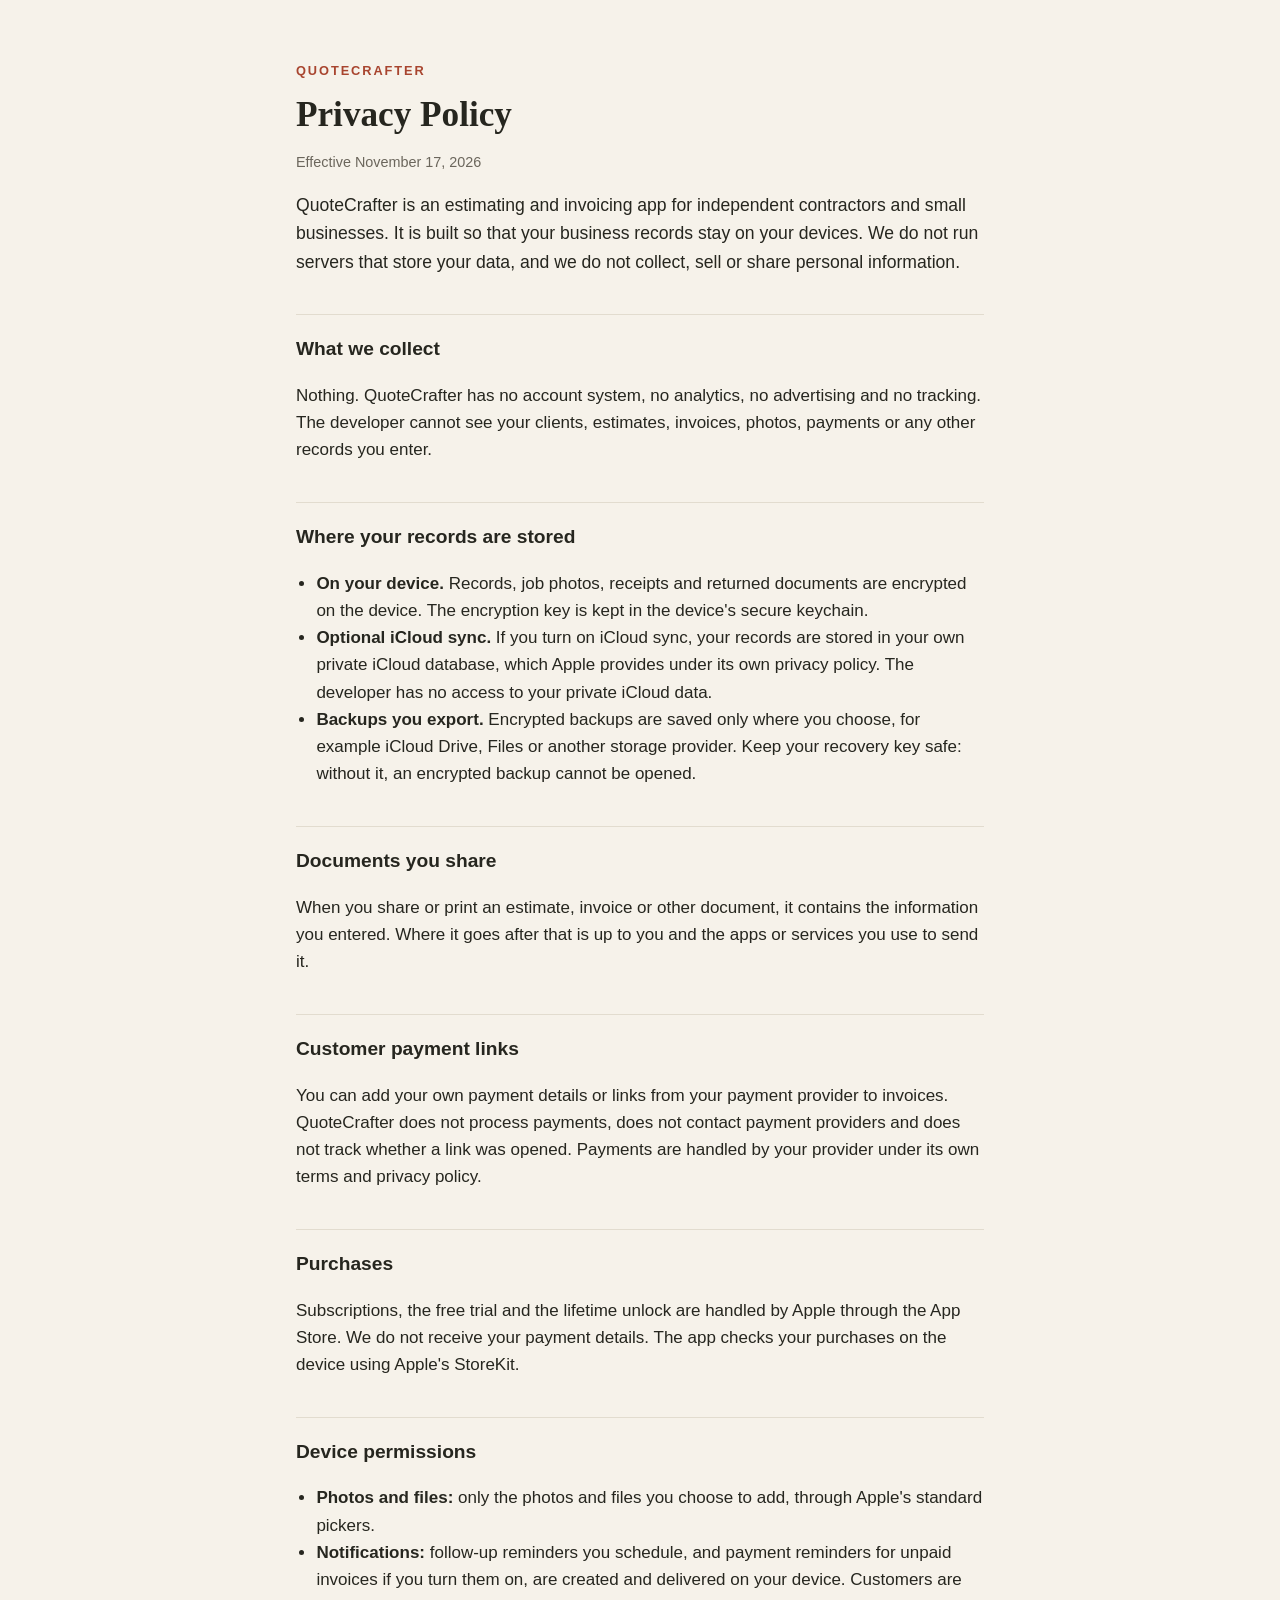
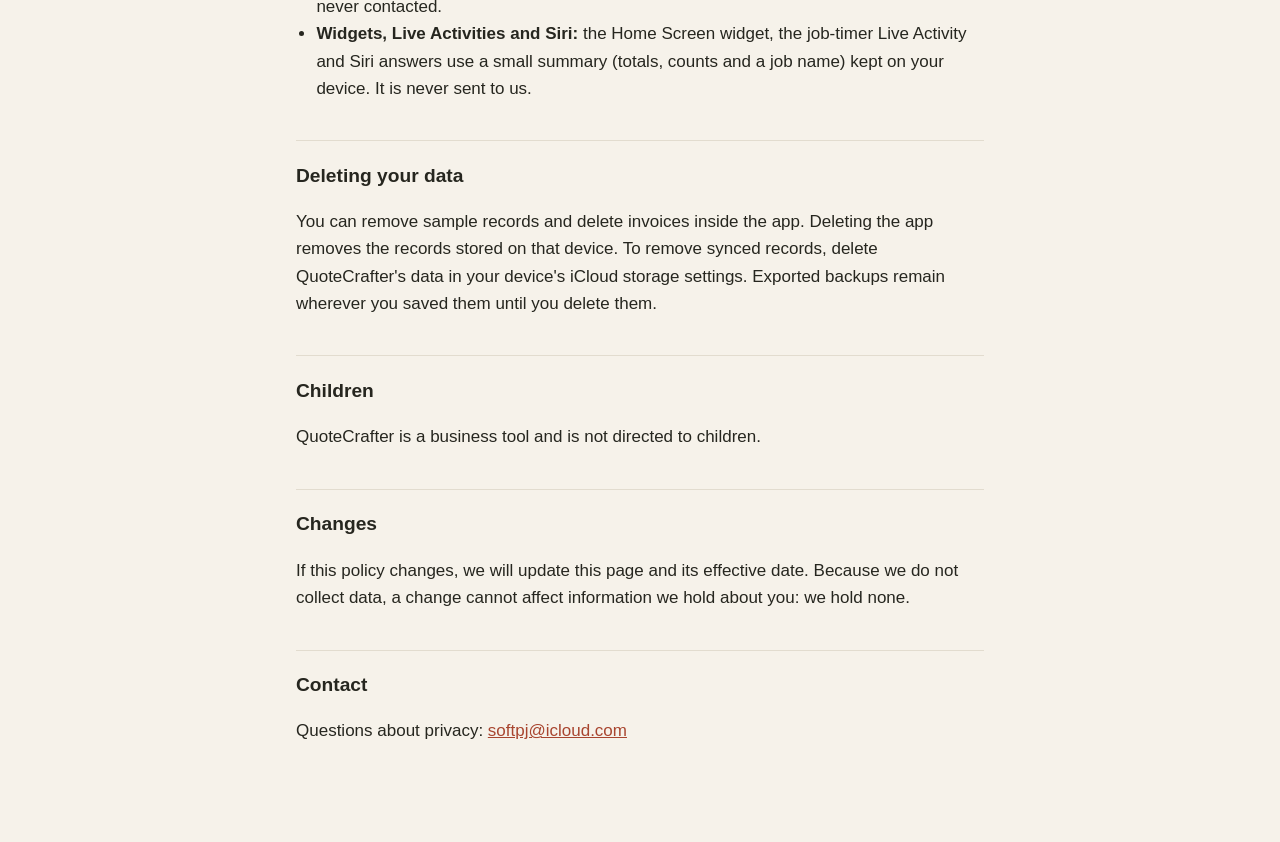
==== privacy.html @ 0a137b1d "Add support and privacy pages" ====
<!doctype html>
<html lang="en">
<head>
<meta charset="utf-8">
<meta name="viewport" content="width=device-width, initial-scale=1">
<title>QuoteCrafter Privacy Policy</title>
<link rel="stylesheet" href="style.css">
</head>
<body>
<main>
<p class="kicker"><a href="index.html">QuoteCrafter</a></p>
<h1>Privacy Policy</h1>
<p class="muted">Effective November 17, 2026</p>

<p class="lead">QuoteCrafter is an estimating and invoicing app for independent contractors and small businesses. It is built so that your business records stay on your devices. We do not run servers that store your data, and we do not collect, sell or share personal information.</p>

<h2>What we collect</h2>
<p>Nothing. QuoteCrafter has no account system, no analytics, no advertising and no tracking. The developer cannot see your clients, estimates, invoices, photos, payments or any other records you enter.</p>

<h2>Where your records are stored</h2>
<ul>
<li><strong>On your device.</strong> Records, job photos, receipts and returned documents are encrypted on the device. The encryption key is kept in the device's secure keychain.</li>
<li><strong>Optional iCloud sync.</strong> If you turn on iCloud sync, your records are stored in your own private iCloud database, which Apple provides under its own privacy policy. The developer has no access to your private iCloud data.</li>
<li><strong>Backups you export.</strong> Encrypted backups are saved only where you choose, for example iCloud Drive, Files or another storage provider. Keep your recovery key safe: without it, an encrypted backup cannot be opened.</li>
</ul>

<h2>Documents you share</h2>
<p>When you share or print an estimate, invoice or other document, it contains the information you entered. Where it goes after that is up to you and the apps or services you use to send it.</p>

<h2>Customer payment links</h2>
<p>You can add your own payment details or links from your payment provider to invoices. QuoteCrafter does not process payments, does not contact payment providers and does not track whether a link was opened. Payments are handled by your provider under its own terms and privacy policy.</p>

<h2>Purchases</h2>
<p>Subscriptions, the free trial and the lifetime unlock are handled by Apple through the App Store. We do not receive your payment details. The app checks your purchases on the device using Apple's StoreKit.</p>

<h2>Device permissions</h2>
<ul>
<li><strong>Photos and files:</strong> only the photos and files you choose to add, through Apple's standard pickers.</li>
<li><strong>Notifications:</strong> follow-up reminders you schedule, and payment reminders for unpaid invoices if you turn them on, are created and delivered on your device. Customers are never contacted.</li>
<li><strong>Widgets, Live Activities and Siri:</strong> the Home Screen widget, the job-timer Live Activity and Siri answers use a small summary (totals, counts and a job name) kept on your device. It is never sent to us.</li>
</ul>

<h2>Deleting your data</h2>
<p>You can remove sample records and delete invoices inside the app. Deleting the app removes the records stored on that device. To remove synced records, delete QuoteCrafter's data in your device's iCloud storage settings. Exported backups remain wherever you saved them until you delete them.</p>

<h2>Children</h2>
<p>QuoteCrafter is a business tool and is not directed to children.</p>

<h2>Changes</h2>
<p>If this policy changes, we will update this page and its effective date. Because we do not collect data, a change cannot affect information we hold about you: we hold none.</p>

<h2>Contact</h2>
<p>Questions about privacy: <a href="mailto:softpj@icloud.com">softpj@icloud.com</a></p>
</main>
</body>
</html>
---- style.css ----
:root{--ink:#26261f;--muted:#6b665c;--accent:#a8452f;--paper:#f6f2ea;--line:#e2dccf}
@media (prefers-color-scheme:dark){:root{--ink:#eeeae1;--muted:#aaa497;--accent:#e08a72;--paper:#1c1b18;--line:#3a3833}}
*{box-sizing:border-box}
body{margin:0;background:var(--paper);color:var(--ink);font:17px/1.6 -apple-system,BlinkMacSystemFont,"Segoe UI",sans-serif}
main{max-width:720px;margin:0 auto;padding:48px 16px 80px}
h1{font-family:Georgia,"Times New Roman",serif;font-size:2.2rem;line-height:1.2;margin:.2em 0 .4em}
h2{font-size:1.2rem;margin:2em 0 .4em;padding-top:1em;border-top:1px solid var(--line)}
h3{font-size:1rem;margin:1.4em 0 .2em}
a{color:var(--accent)}
.kicker{text-transform:uppercase;letter-spacing:.15em;font-size:.8rem;font-weight:700;color:var(--accent)}
.kicker a{text-decoration:none}
.lead{font-size:1.1rem}
.muted{color:var(--muted);font-size:.9rem}
ul{padding-left:1.2em}
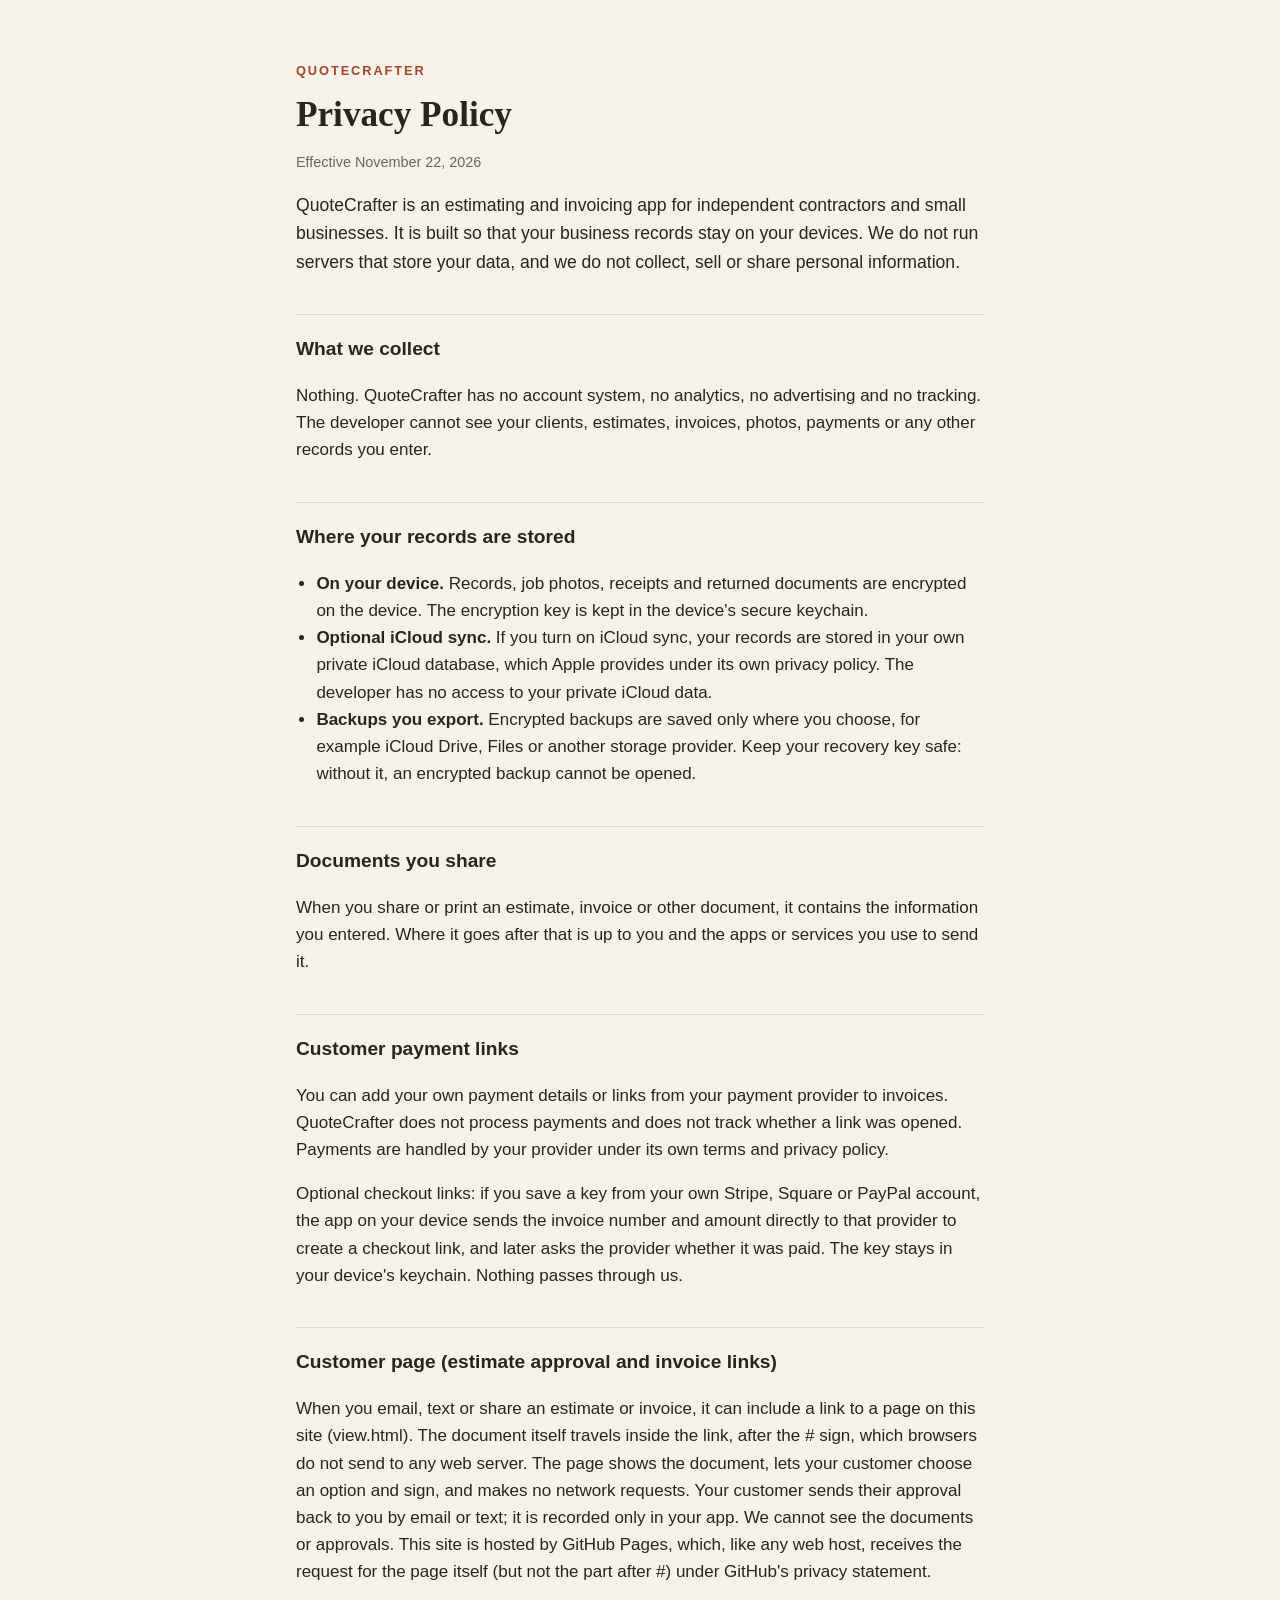
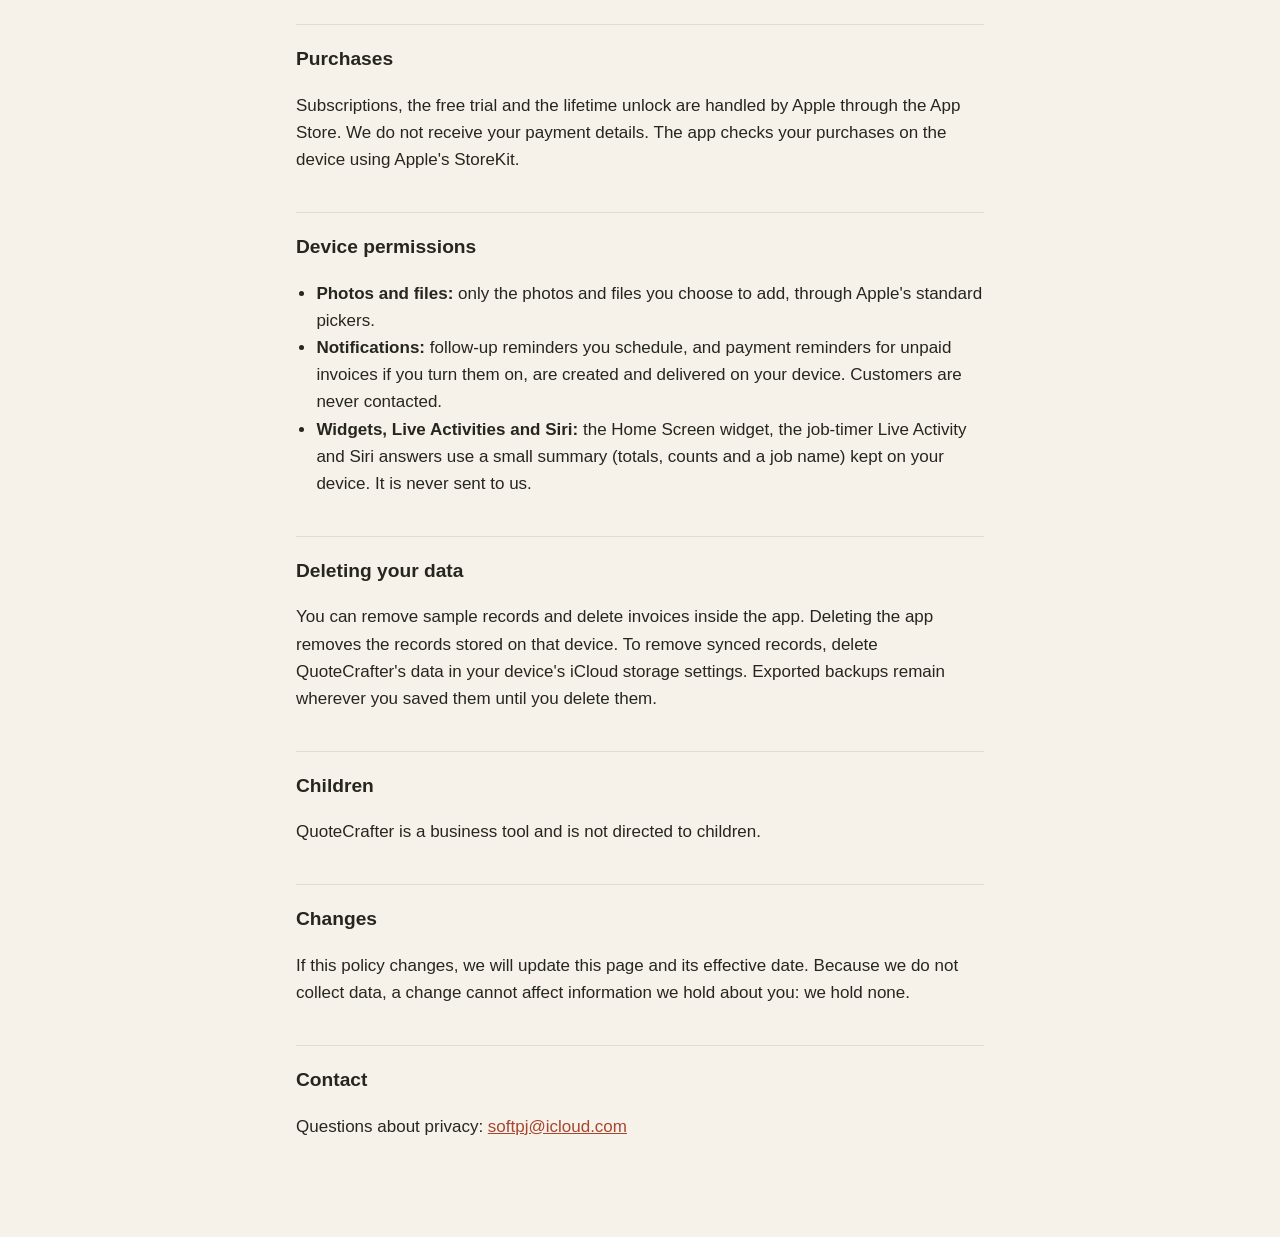
==== commit 53aa1d8e: "Customer page, updated privacy policy and FAQ" ====
--- a/privacy.html
+++ b/privacy.html
@@ -10,7 +10,7 @@
 <main>
 <p class="kicker"><a href="index.html">QuoteCrafter</a></p>
 <h1>Privacy Policy</h1>
-<p class="muted">Effective November 17, 2026</p>
+<p class="muted">Effective November 22, 2026</p>
 
 <p class="lead">QuoteCrafter is an estimating and invoicing app for independent contractors and small businesses. It is built so that your business records stay on your devices. We do not run servers that store your data, and we do not collect, sell or share personal information.</p>
 
@@ -28,7 +28,11 @@
 <p>When you share or print an estimate, invoice or other document, it contains the information you entered. Where it goes after that is up to you and the apps or services you use to send it.</p>
 
 <h2>Customer payment links</h2>
-<p>You can add your own payment details or links from your payment provider to invoices. QuoteCrafter does not process payments, does not contact payment providers and does not track whether a link was opened. Payments are handled by your provider under its own terms and privacy policy.</p>
+<p>You can add your own payment details or links from your payment provider to invoices. QuoteCrafter does not process payments and does not track whether a link was opened. Payments are handled by your provider under its own terms and privacy policy.</p>
+<p>Optional checkout links: if you save a key from your own Stripe, Square or PayPal account, the app on your device sends the invoice number and amount directly to that provider to create a checkout link, and later asks the provider whether it was paid. The key stays in your device's keychain. Nothing passes through us.</p>
+
+<h2>Customer page (estimate approval and invoice links)</h2>
+<p>When you email, text or share an estimate or invoice, it can include a link to a page on this site (view.html). The document itself travels inside the link, after the # sign, which browsers do not send to any web server. The page shows the document, lets your customer choose an option and sign, and makes no network requests. Your customer sends their approval back to you by email or text; it is recorded only in your app. We cannot see the documents or approvals. This site is hosted by GitHub Pages, which, like any web host, receives the request for the page itself (but not the part after #) under GitHub's privacy statement.</p>
 
 <h2>Purchases</h2>
 <p>Subscriptions, the free trial and the lifetime unlock are handled by Apple through the App Store. We do not receive your payment details. The app checks your purchases on the device using Apple's StoreKit.</p>
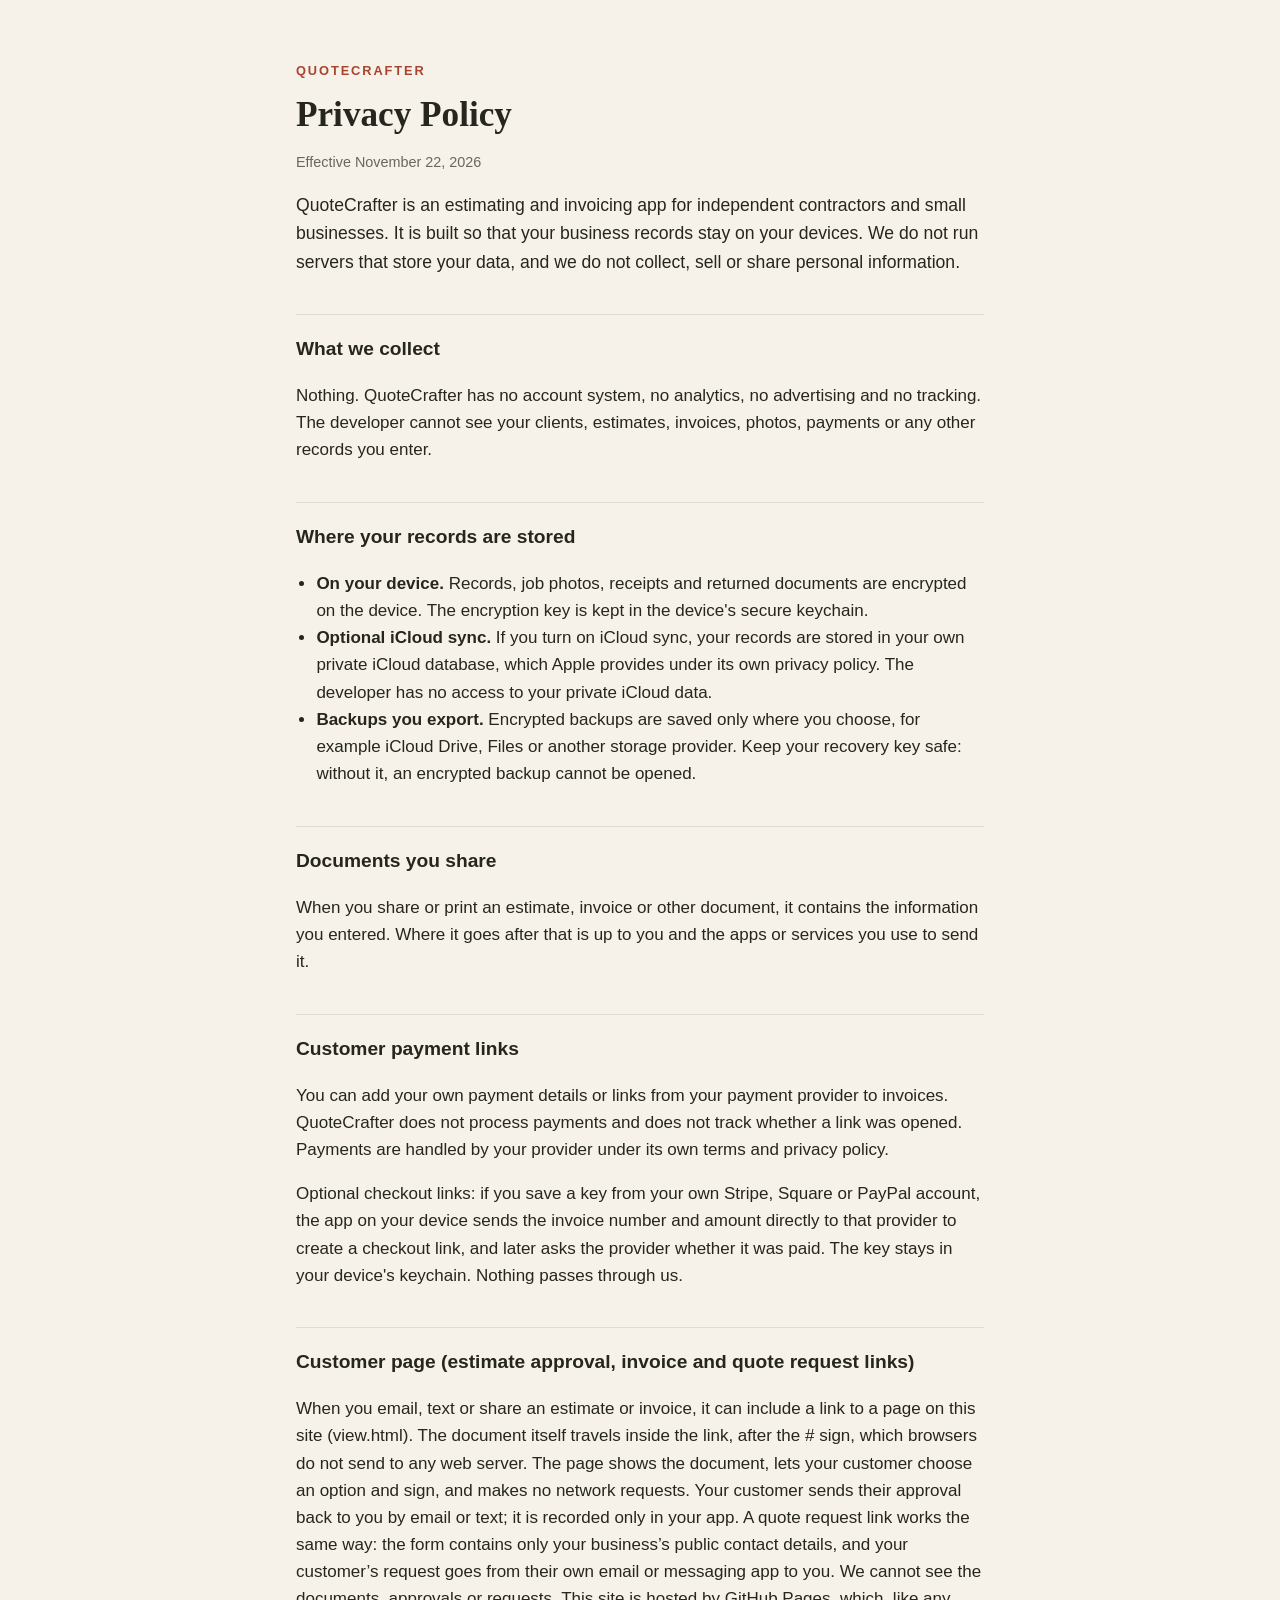
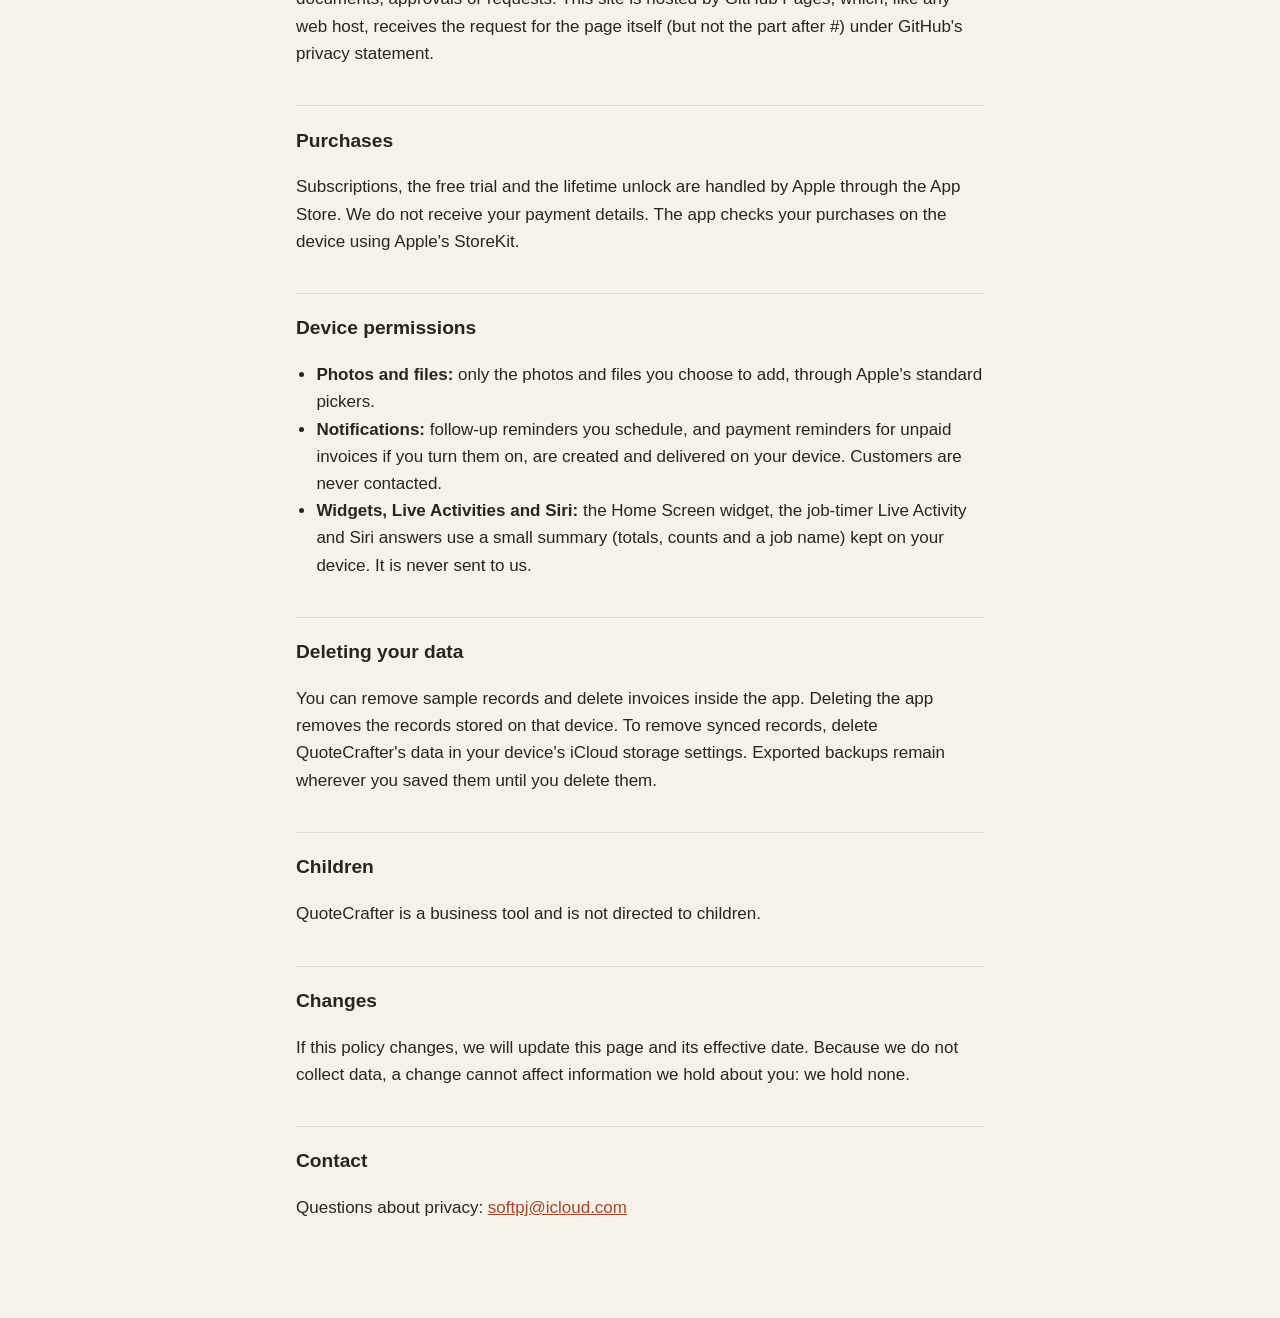
==== commit 5d568065: "Customer page: request-a-quote links; FAQ and privacy cover them" ====
--- a/privacy.html
+++ b/privacy.html
@@ -31,8 +31,8 @@
 <p>You can add your own payment details or links from your payment provider to invoices. QuoteCrafter does not process payments and does not track whether a link was opened. Payments are handled by your provider under its own terms and privacy policy.</p>
 <p>Optional checkout links: if you save a key from your own Stripe, Square or PayPal account, the app on your device sends the invoice number and amount directly to that provider to create a checkout link, and later asks the provider whether it was paid. The key stays in your device's keychain. Nothing passes through us.</p>
 
-<h2>Customer page (estimate approval and invoice links)</h2>
-<p>When you email, text or share an estimate or invoice, it can include a link to a page on this site (view.html). The document itself travels inside the link, after the # sign, which browsers do not send to any web server. The page shows the document, lets your customer choose an option and sign, and makes no network requests. Your customer sends their approval back to you by email or text; it is recorded only in your app. We cannot see the documents or approvals. This site is hosted by GitHub Pages, which, like any web host, receives the request for the page itself (but not the part after #) under GitHub's privacy statement.</p>
+<h2>Customer page (estimate approval, invoice and quote request links)</h2>
+<p>When you email, text or share an estimate or invoice, it can include a link to a page on this site (view.html). The document itself travels inside the link, after the # sign, which browsers do not send to any web server. The page shows the document, lets your customer choose an option and sign, and makes no network requests. Your customer sends their approval back to you by email or text; it is recorded only in your app. A quote request link works the same way: the form contains only your business’s public contact details, and your customer’s request goes from their own email or messaging app to you. We cannot see the documents, approvals or requests. This site is hosted by GitHub Pages, which, like any web host, receives the request for the page itself (but not the part after #) under GitHub's privacy statement.</p>
 
 <h2>Purchases</h2>
 <p>Subscriptions, the free trial and the lifetime unlock are handled by Apple through the App Store. We do not receive your payment details. The app checks your purchases on the device using Apple's StoreKit.</p>
